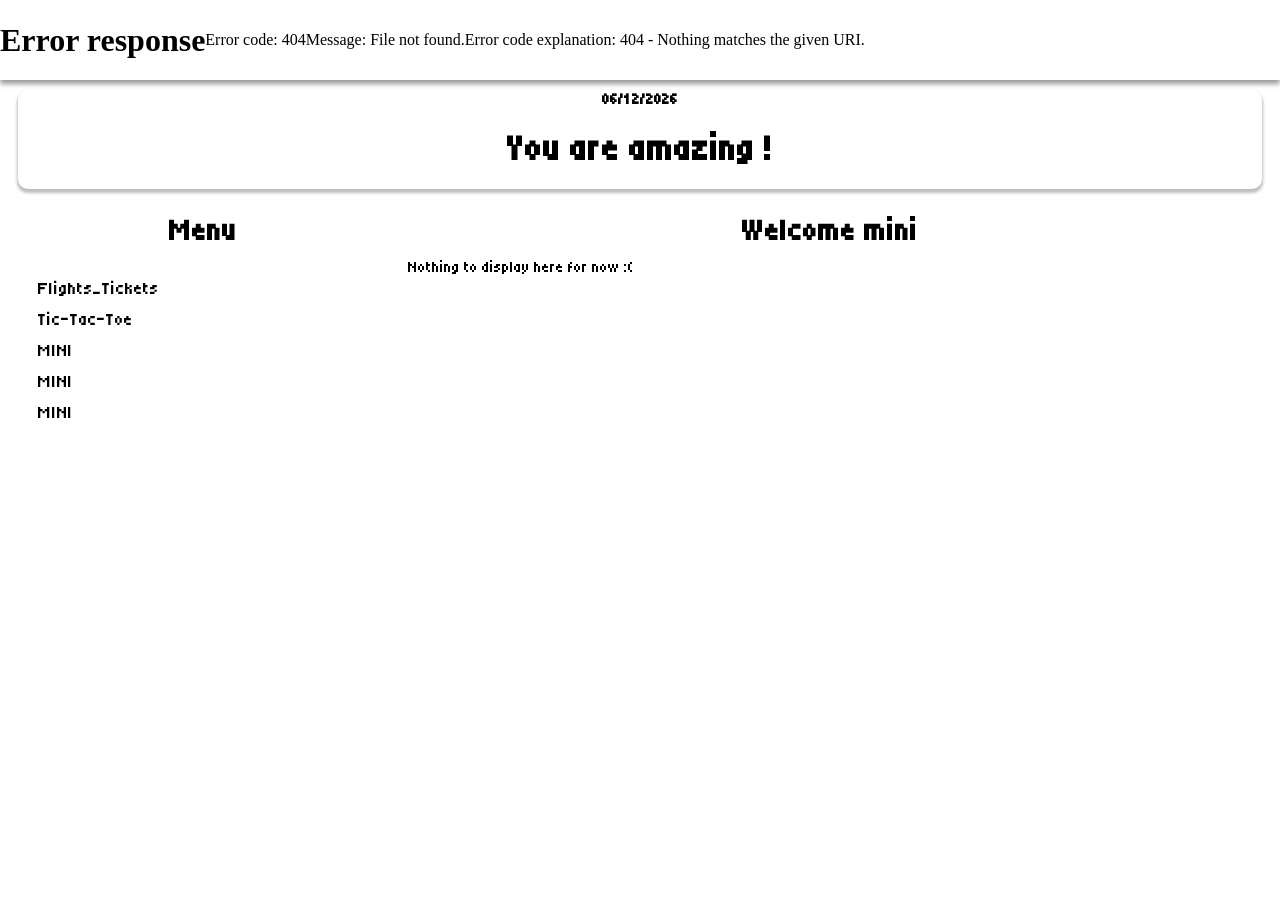
==== index.html @ 90fe1a71 "Add files via upload" ====
<!DOCTYPE html>
<html lang="fr">

<!-- Mirrored from luarchestra.github.io/mini8bit/ by HTTrack Website Copier/3.x [XR&CO'2014], Mon, 24 Mar 2025 17:59:33 GMT -->
<!-- Added by HTTrack --><meta http-equiv="content-type" content="text/html;charset=utf-8" /><!-- /Added by HTTrack -->
<head>
    <meta charset="UTF-8">
    <meta name="viewport" content="width=device-width, initial-scale=1.0">
    <title>Page d'accueil</title>
<!-- Chargement des styles -->
<link rel="stylesheet" href="assets/css/styles-header.css">  <!-- Styles spécifiques au header -->
<link rel="stylesheet" href="assets/css/styles-index.css">    <!-- Styles généraux de la page -->
<link rel="stylesheet" href="assets/fonts/fonts.css">          <!-- Polices de caractères -->
<link rel="stylesheet" href="assets/css/themes.css">           <!-- Styles liés aux thèmes -->

<!-- Chargement des scripts JS -->
<script src="assets/js/header.js" defer></script>             <!-- Script pour gérer le header -->
<script src="assets/js/getToday.js" defer></script>           <!-- Script pour afficher la date -->
<script src="assets/js/hamburger.js"></script>                <!-- Script pour le menu hamburger -->
<script src="assets/js/theme.js"></script>                    <!-- Script pour gérer les thèmes -->

<!-- Polices Google -->
<link href="https://fonts.googleapis.com/css2?family=Jacquard+12&amp;family=Roboto:ital,wght@0,100..900;1,100..900&amp;family=Tiny5&amp;display=swap" rel="stylesheet">
</head>
<body>
    <!-- Bandeau supérieur -->
    <header></header>

    <!-- Contenu principal -->

    <main>
        <div class = "up-container">
            <span id="date"></span> <br>
            <p id="daily-message">You are amazing !</p>
        </div>

        <div class="content-container">
            <!-- Zone de gauche -->
            <div class="left-sidebar">
                <h2>Menu</h2>
                <ul>
                        <li><a href="#">Flights_Tickets</a></li>
                        <li><a href="pages/ticTacToe.html">Tic-Tac-Toe</a></li>
                        <li><a href="#">MINI</a></li>
                        <li><a href="#">MINI</a></li>
                        <li><a href="#">MINI</a></li>
                </ul>
            </div>
            
            <!-- Zone de droite -->
            <div class="right-container">
                <h1>Welcome mini</h1>
                <p>Nothing to display here for now :(</p>
            </div>
        </div>
    </main>

</body>

<!-- Mirrored from luarchestra.github.io/mini8bit/ by HTTrack Website Copier/3.x [XR&CO'2014], Mon, 24 Mar 2025 17:59:35 GMT -->
</html>
---- assets/css/styles-header.css ----
header {
    position: fixed;
    display: flex;
    flex-direction: row;
    justify-content: flex-start;
    align-items: center;
    top: 0;
    left: 0;
    width: 100%;
    height: 80px; /* Taille de la navbar */
    background-color: var(--header-color); /* Couleur de fond de la navbar */
    box-shadow: 0px 4px 5px rgba(0, 0, 0, 0.4); /* Ombre */
    z-index: 1000;
}
.mini-image {
    
    height: 80px;
    width: auto;
}
.mini-container {
    width: 100%;
    height: 100%;
    position: absolute;
    display: flex;
    flex-direction: row;
}
.navbar {
    position: relative; /* Positionner la navbar indépendamment des autres éléments */
    left: 50%; /* Place la navbar au centre horizontalement */
    transform: translateX(-50%); /* Déplace la navbar de 50% de sa largeur pour la centrer */
    display: flex;
    justify-content: center;
    align-items: center;
    padding-right: 10px; /* Un peu d'espace à droite */
}
.hamburger {
    display: none; /* Par défaut, le hamburger est masqué */
}


.navbar a {
    color: var(--text-color-navbar);
    font-family: "Tiny5";
    font-weight: 500;
    text-decoration: none;
    font-size: 18px; /* Taille du texte */
    padding: 10px 15px; /* Espacement autour des liens */
    text-align: center; /* Centrer le texte des liens */
}
.theme-selector {
    position: relative;
}
#theme-btn {
    font-family: Tiny5;
    font-size: 18px;
    color: var(--text-color-2);
    background-color: var(--btn-bg-2);
    border: none;
    padding: 10px;
    width: 100%;
    cursor: pointer;
    border-radius: 5px;
}
#theme-menu {
    position: absolute;
    list-style: none;
    margin: 0;
    padding: 0;
    border-radius: 5px;
    width: 100%;
    z-index: 10;
    background: white;
}
#theme-menu li {
    font-family: Tiny5;
    padding: 10px;
    cursor: pointer;
    text-align: center;
    border: 1px solid black;
    height: 20px;
}

.hidden {
    display: none;
}



@media (max-width: 570px) {
    header {
        z-index: 1000;
        box-shadow: none; /* Ombre */

    }
    .mini-container {
        background-color: var(--header-color);
        position: relative;
        display: flex;
        box-shadow: 0px 4px 3px rgba(0, 0, 0, 0.3); /* Ombre */
        align-items: center;
        justify-content: center;
    }
    .mini-image {
        margin-top: 5px;
        width: 70px;
        height: 10%;
    }
    .navbar {
        display: none;
        position: absolute;
        top: 80px;
        width: 100vw;
        flex-direction: column;
        position: absolute;
        transform: translateX(0%); /* Déplace la navbar de 50% de sa largeur pour la centrer */
        left: 0;
        padding: 10px 0;
        transition: transform 0.3s ease-in-out;
        z-index: -1;
    }
    .navbar a {
        display: flex;
        font-family: "Tiny5";
        font-weight: 500;
        text-decoration: none;
        font-size: 18px; /* Taille du texte */
        padding: 10px; /* Espacement autour des liens */
        margin: 10px;
        text-align: center; /* Centrer le texte des liens */
        color: var(--text-color-2);
        border-bottom: 3px solid #15171a; /* Ajout de la bordure avec la couleur et l'épaisseur */
    }
    .navbar.active {
        display: flex; /* Afficher la navbar quand elle est active */
        background-color: var(--bg-navbar);
        justify-content: center;
        align-items: center;
        z-index: -1;
        animation: slideIn 0.3s ease-in-out forwards;

    }
    .navbar.hidden {
        display: flex;
        animation: slideOut 0.3s ease-in-out forwards;
        background-color: var(--bg-navbar);
    }
    @keyframes slideOut {
        from {
            top: 80px; /* Commence en dehors de l'écran */
        }
        to {
            top: -110px; /* Position finale sous le header */
        }
    }
    
    @keyframes slideIn {
        from {
            top: -110px; /* Commence en dehors de l'écran */
        }
        to {
            top: 80px; /* Position finale sous le header */
        }
    }
    .theme-selector {
        position: relative;
        margin-top: 10px;
    }
    #theme-btn {
        font-family: Tiny5;
        color: var(--text-color-1);
        background-color: var(--btn-bg-1);
        border: none;
        padding: 10px;
        width: 100%;
        cursor: pointer;
        border-radius: 5px;
    }
    #theme-menu {
        position: absolute;
        list-style: none;
        margin: 0;
        padding: 0;
        border-radius: 5px;
        width: 100%;
        z-index: 10;
        background: white;
    }
    #theme-menu li {
        padding: 10px;
        cursor: pointer;
        text-align: center;
        border: 1px solid black;
        height: 20px;
    }

    /* _____Menu_déroulant_Hamamburgermamam_____ */
    .hamburger {
        display: block;
        position: absolute;
        top: 20px;
        right: 20px;
        font-size: 30px;
        color: var(--btn-bg-2);
        cursor: pointer;
    }

}
---- assets/css/styles-index.css ----
/* ______________________________ */


/* styles-header.css */

/* ______________________________ /*

/* Zone de contenu principal */

main {
    display: flex; /* Utilisation de Flexbox */
    flex-direction: column;
    justify-content: space-between; /* Aligner au début */
    gap: 15px;
    align-items: center;
    border-radius: 10px;
    margin: 10px;
    margin-top: 90px;

}

.up-container {
    position: static;
    display: block;
    width: 100%;
    text-align: center;
    justify-content: center;
    background-color: var(--container-bg-1);
    color: var(--text-color-2);
    border-radius: 10px;
    font-weight: bold;
    border: 2px solid var(--text-color-2); /* Ajout de la bordure avec la couleur et l'épaisseur */
    box-shadow: 0px 3px 3px 1px rgba(0, 0, 0, 0.256);

}
#date {
    font-family: "Tiny5";
}
#daily-message {
    font-family: "Tiny5";
    font-size: 36px;
    margin: 20px;
    font-weight: 700;
}
/* Zone de contenu (gauche + droite) */
.content-container {
    position: static;
    display: flex;
    width: 100%; /* Prend toute la largeur disponible */
    margin: 0; /* Supprimer les marges supplémentaires */
    box-shadow: var(--box-shadow);
    border-radius: 10px;

}

/* Zone de gauche */
.left-sidebar {
    display: flex;
    flex-direction: column;
    width: 30%; /* Zone plus étroite */
    background-color: var(--container-bg-2);
    padding-right: 10px;
    border-top-left-radius: 10px;
    border-bottom-left-radius: 10px;
    color: var(--text-color-1);
}
.left-sidebar h2 {
    font-family: "Tiny5";
    font-size: 30px;
    text-align: center;
    margin:10px;
}
.left-sidebar ul {
    list-style: none;
    padding: 20px;
    margin: 0px;    
}
.left-sidebar li {
    margin-bottom: 10px;
    
}
.left-sidebar a {
    font-size: 18px;
    text-decoration: none;
    font-family: "Tiny5";
    color: var(--text-color-1);
    
}
/* Zone de droite */
.right-container {
    width: 70%; /* Zone plus large */
    border-top-right-radius: 10px;
    border-bottom-right-radius: 10px;
    border: 2px solid var(--text-color-2); /* Ajout de la bordure avec la couleur et l'épaisseur */

}
.right-container h1 {
    font-size: 30px;
    text-align: center;
    font-family: "Tiny5";
    color: var(--text-color-2);
    margin: 10px;
}
.right-container p {
    margin: 10px;
    font-family: Tiny5;
    font-size: 16px;
    color: var(--text-color-2);
}

@media (max-width: 570px) {

    .up-container {
        box-sizing: border-box;
        width: 100%;
        padding: 0px;
        padding-top: 10px;
        margin: 0px;
        margin-bottom: 10px;
        margin-top: 20px;
    }
    .content-container {
        display: flex;
        flex-direction: column;
        align-items: center; /* Centrage */
        justify-content: center;
        width: 100%;
        margin: 0; /* Enlève les marges parasites */
        padding: 0;
        box-shadow: var(--box-shadow);

    }

    .left-sidebar {
        width: 100%; /* Pleine largeur */
        max-width: 100vw; /* Ne dépasse pas la largeur de l'écran */
        border-radius: 10px;
        box-sizing: border-box; /* Évite que padding casse la largeur */
        margin: 0px;
        padding: 10px;
        margin-bottom: 10px;
        box-shadow: var(--box-shadow);

    }
    .left-sidebar ul {
        border-top: 1.5px solid var(--text-color-1);
        padding: 10px;
        text-align: center;
    }


    .right-container {
        width: 100%; /* Pleine largeur */
        max-width: 100vw; /* Ne dépasse pas la largeur de l'écran */
        border-radius: 10px;
        box-sizing: border-box;
        border: 2px solid var(--text-color-2); /* Ajout de la bordure avec la couleur et l'épaisseur */
        margin: 0px;
        padding: 10px;
        box-shadow: var(--bax-shadow);

    }

}
---- assets/fonts/fonts.css ----
/*______________________________________________________________________________________________________*/
/* __________Default_Style_Fonts__________ */
.roboto-light {
    font-family: "Roboto", sans-serif;
    font-optical-sizing: auto;
    font-weight: 500; /* Light */
    font-style: normal;
    color: white;
    font-size: 30px;
}

.jacquard-12-regular {
    font-family: "Jacquard 12", serif;
    font-weight: 400;
    font-style: normal;
    font-size: 40px;
  }
  
.tiny5-regular {
    font-family: "Tiny5", serif;
    font-weight: 400;
    font-style: normal;
    font-size: 40px;
    color: white;
}
---- assets/css/themes.css ----
/* 🌞 Thème clair */
html[data-theme="light"] {
    --bg-color: white;

    --header-color: black;
    --bg-navbar: white;

    --text-color-navbar: var(--text-color-1);
    --text-color-1: white;
    --text-color-2: black;
    --btn-bg-1: black;
    --btn-bg-2: white;

    --container-bg-1: white;
    --container-bg-2: black;

    --box-shadow: 0px 3px 3px 1px rgba(0, 0, 0, 0.256);

}

/* 🌙 Thème sombre */
html[data-theme="dark"] {
    --bg-color: black;

    --header-color: white;
    --bg-navbar: black;

    --text-color-navbar: var(--text-color-1);
    --text-color-1: black;
    --text-color-2: white;
    --btn-bg-1: white;
    --btn-bg-2: black;

    --container-bg-1: black;
    --container-bg-2: white;

    --box-shadow: 0px 3px 3px 1px rgba(255, 255, 255, 0.304);


}

html[data-theme="happy"] {
    --bg-color: #FFF5E4;

    --header-color: #FFA725;
    --bg-navbar: #FFF5E4;

    --text-color-navbar: var(--text-color-1);
    --text-color-1: #FFF5E4;
    --text-color-2: rgb(0, 0, 0);
    --btn-bg-1: #C1D8C3;
    --btn-bg-2: #FFF5E4;

    --container-bg-1: #FFF5E4;
    --container-bg-2: #FFA725;

    --box-shadow: 0px 3px 3px 1px rgba(255, 255, 255, 0.304);

}

html[data-theme="mystery"] {
    --bg-color: none;
    --header-color: #FFB200;
    --bg-navbar: #FFF5E4;

    --text-color-navbar: #EB5B00;
    --text-color-1: #FFB200;
    --text-color-2: #FFB200;
    --btn-bg-1: #640D5F;
    --btn-bg-2: #EB5B00;

    --container-bg-1: #640D5F;
    --container-bg-2: #640D5F;

    --box-shadow: 0px 3px 3px 1px rgba(255, 255, 255, 0.304);

    animation: backgroundFade 10s ease-in-out infinite;
}


/* Appliquer les couleurs aux éléments */
header{
    background-color: var(--header-color);
}
.navbar a {
    color: var(--text-color-1);
}

body {
    color: var(--text-color);
    background-color: var(--bg-color);
    background-size: 200% 200%;
}
@keyframes backgroundFade {
    0% {
        background-color: #ffffff; /* Couleur de départ */
    }
    25% {
        background-color: #ffb3002e; /* Couleur intermédiaire 1 */
    }
    50% {
        background-color: #eb5a0025; /* Couleur intermédiaire 2 */
    }
    75% {
        background-color: #640d6019; /* Couleur intermédiaire 3 */
    }
    100% {
        background-color: #ffffff; /* Retour à la couleur de départ */
    }
}

button {
    background-color: var(--btn-bg);
    color: var(--btn-text);
    border: none;
    padding: 10px 20px;
    cursor: pointer;
    transition: background-color 0.3s, color 0.3s;
}

button:hover {
    opacity: 0.8;
}

.card {
    background-color: var(--card-bg);
    padding: 20px;
    border-radius: 10px;
    box-shadow: 0px 4px 6px rgba(0, 0, 0, 0.1);
    transition: background-color 0.3s;
}
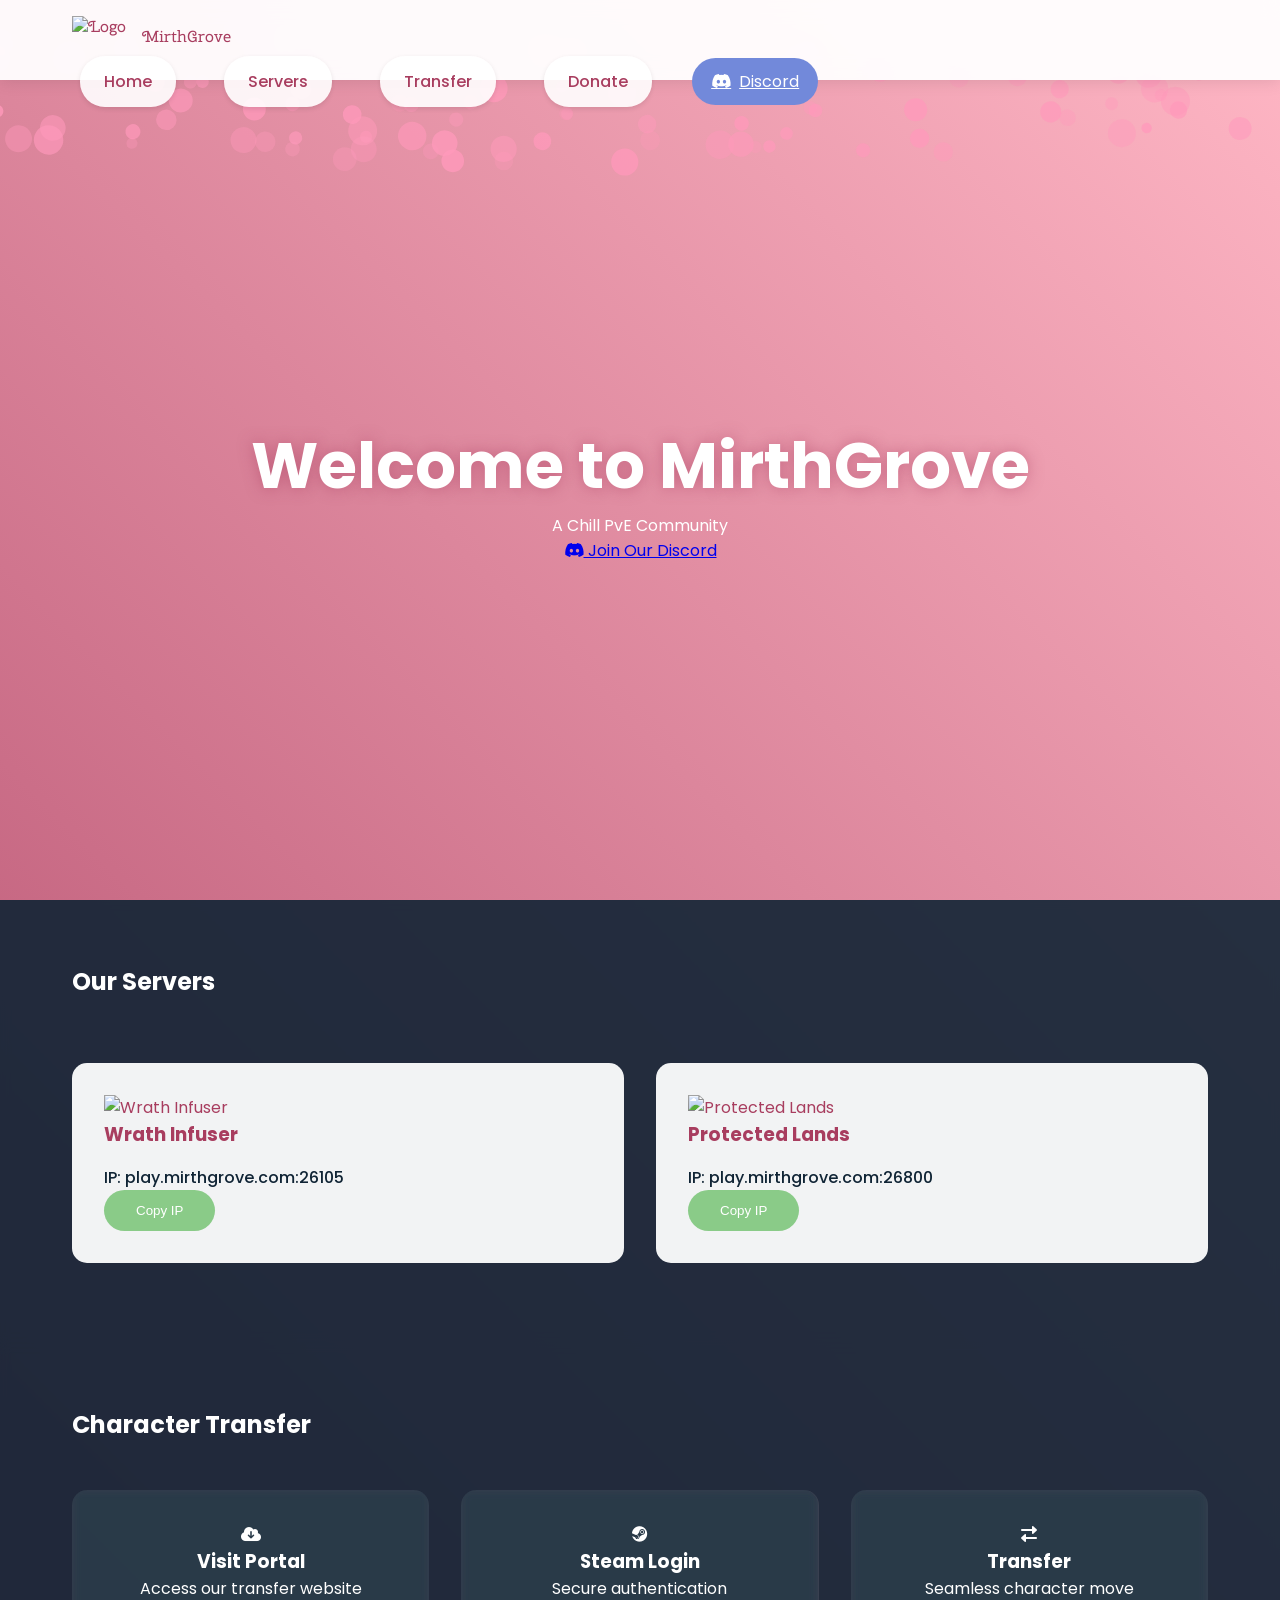
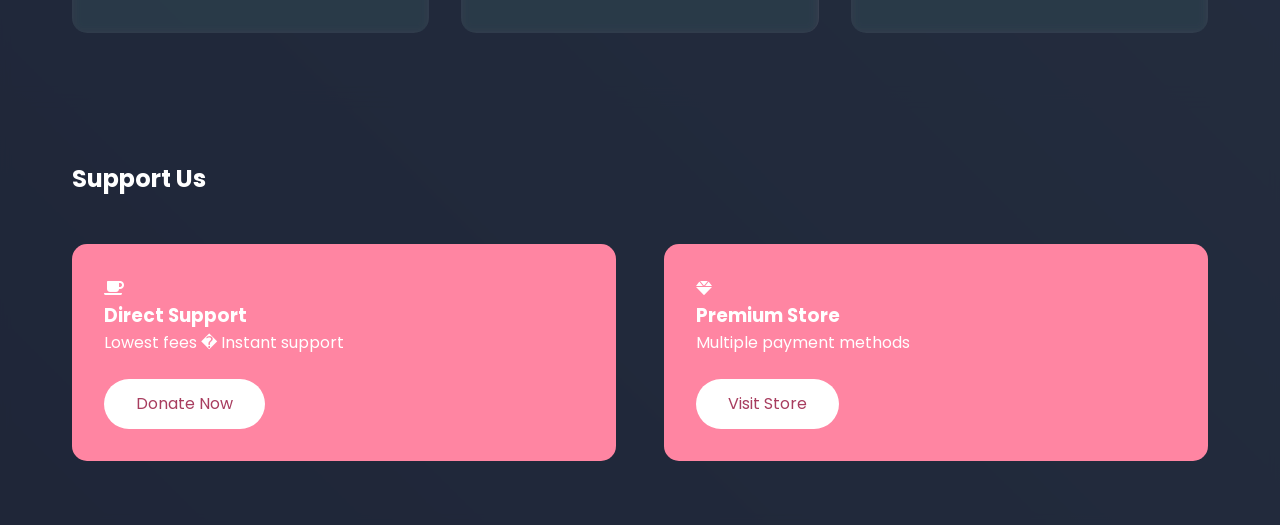
==== commit 5121bdbb: "Add files via upload" ====
--- a/index.html
+++ b/index.html
@@ -1,61 +1,132 @@
-<!DOCTYPE html>
-<html lang="fr">
-
-<!-- Mirrored from luarchestra.github.io/mini8bit/ by HTTrack Website Copier/3.x [XR&CO'2014], Mon, 24 Mar 2025 17:59:33 GMT -->
-<!-- Added by HTTrack --><meta http-equiv="content-type" content="text/html;charset=utf-8" /><!-- /Added by HTTrack -->
-<head>
-    <meta charset="UTF-8">
-    <meta name="viewport" content="width=device-width, initial-scale=1.0">
-    <title>Page d'accueil</title>
-<!-- Chargement des styles -->
-<link rel="stylesheet" href="assets/css/styles-header.css">  <!-- Styles spécifiques au header -->
-<link rel="stylesheet" href="assets/css/styles-index.css">    <!-- Styles généraux de la page -->
-<link rel="stylesheet" href="assets/fonts/fonts.css">          <!-- Polices de caractères -->
-<link rel="stylesheet" href="assets/css/themes.css">           <!-- Styles liés aux thèmes -->
-
-<!-- Chargement des scripts JS -->
-<script src="assets/js/header.js" defer></script>             <!-- Script pour gérer le header -->
-<script src="assets/js/getToday.js" defer></script>           <!-- Script pour afficher la date -->
-<script src="assets/js/hamburger.js"></script>                <!-- Script pour le menu hamburger -->
-<script src="assets/js/theme.js"></script>                    <!-- Script pour gérer les thèmes -->
-
-<!-- Polices Google -->
-<link href="https://fonts.googleapis.com/css2?family=Jacquard+12&amp;family=Roboto:ital,wght@0,100..900;1,100..900&amp;family=Tiny5&amp;display=swap" rel="stylesheet">
-</head>
-<body>
-    <!-- Bandeau supérieur -->
-    <header></header>
-
-    <!-- Contenu principal -->
-
-    <main>
-        <div class = "up-container">
-            <span id="date"></span> <br>
-            <p id="daily-message">You are amazing !</p>
-        </div>
-
-        <div class="content-container">
-            <!-- Zone de gauche -->
-            <div class="left-sidebar">
-                <h2>Menu</h2>
-                <ul>
-                        <li><a href="#">Flights_Tickets</a></li>
-                        <li><a href="pages/ticTacToe.html">Tic-Tac-Toe</a></li>
-                        <li><a href="#">MINI</a></li>
-                        <li><a href="#">MINI</a></li>
-                        <li><a href="#">MINI</a></li>
-                </ul>
-            </div>
-            
-            <!-- Zone de droite -->
-            <div class="right-container">
-                <h1>Welcome mini</h1>
-                <p>Nothing to display here for now :(</p>
-            </div>
-        </div>
-    </main>
-
-</body>
-
-<!-- Mirrored from luarchestra.github.io/mini8bit/ by HTTrack Website Copier/3.x [XR&CO'2014], Mon, 24 Mar 2025 17:59:35 GMT -->
-</html>
+<!DOCTYPE html>
+<html lang="en">
+<head>
+    <meta charset="UTF-8">
+    <meta name="viewport" content="width=device-width, initial-scale=1.0">
+    <title>MirthGrove - 7 Days to Die Community</title>
+    <link rel="stylesheet" href="css/animate.min.css">
+    <link rel="stylesheet" href="css/style.css">
+    <link href="https://unpkg.com/aos@2.3.1/dist/aos.css" rel="stylesheet">
+    <link href="https://fonts.googleapis.com/css2?family=Cherry+Swash&family=Poppins:wght@300;500;700&display=swap" rel="stylesheet">
+    <link rel="stylesheet" href="https://cdnjs.cloudflare.com/ajax/libs/font-awesome/6.0.0/css/all.min.css">
+</head>
+<body>
+    <canvas id="blossomCanvas"></canvas>
+    <div class="gradient-bg"></div>
+    
+    <nav class="navbar" data-aos="fade-down">
+        <div class="container">
+            <div class="logo">
+                <img src="images/cherry-blossom.png" alt="Logo">
+                <span>MirthGrove</span>
+            </div>
+            <div class="nav-links">
+                <a href="#home" class="nav-link">Home</a>
+                <a href="#servers" class="nav-link">Servers</a>
+                <a href="#transfer" class="nav-link">Transfer</a>
+                <a href="#donate" class="nav-link">Donate</a>
+                <a href="https://discord.gg/your-invite" class="discord-link" target="_blank">
+                    <i class="fab fa-discord"></i> Discord
+                </a>
+            </div>
+        </div>
+    </nav>
+
+    <section id="home" class="hero">
+        <div class="hero-content">
+            <h1 data-aos="zoom-in-up" data-aos-delay="100">Welcome to MirthGrove</h1>
+            <p data-aos="fade-up" data-aos-delay="300">A Chill PvE Community</p>
+            <div class="cta-buttons" data-aos="fade-up" data-aos-delay="500">
+                <a href="https://discord.gg/your-invite" class="discord-btn" target="_blank">
+                    <i class="fab fa-discord"></i> Join Our Discord
+                </a>
+            </div>
+        </div>
+        <div class="scroll-indicator"></div>
+    </section>
+
+    <section id="servers" class="server-section">
+        <div class="container">
+            <h2 data-aos="fade-up">Our Servers</h2>
+            <div class="server-grid">
+                <div class="server-card" data-aos="flip-left">
+                    <img src="images/map1.jpg" alt="Wrath Infuser" class="parallax-img">
+                    <h3>Wrath Infuser</h3>
+                    <p>IP: play.mirthgrove.com:26105</p>
+                    <button onclick="copyIP('play.mirthgrove.com:26105')">Copy IP</button>
+                </div>
+                <div class="server-card" data-aos="flip-right">
+                    <img src="images/map2.jpg" alt="Protected Lands" class="parallax-img">
+                    <h3>Protected Lands</h3>
+                    <p>IP: play.mirthgrove.com:26800</p>
+                    <button onclick="copyIP('play.mirthgrove.com:26800')">Copy IP</button>
+                </div>
+            </div>
+        </div>
+    </section>
+
+    <section id="transfer" class="guide-section">
+        <div class="container">
+            <h2 data-aos="fade-up">Character Transfer</h2>
+            <div class="transfer-steps">
+                <div class="step" data-aos="zoom-in">
+                    <div class="step-icon"><i class="fas fa-cloud-download-alt"></i></div>
+                    <h3>Visit Portal</h3>
+                    <p>Access our transfer website</p>
+                </div>
+                <div class="step" data-aos="zoom-in" data-aos-delay="200">
+                    <div class="step-icon"><i class="fab fa-steam"></i></div>
+                    <h3>Steam Login</h3>
+                    <p>Secure authentication</p>
+                </div>
+                <div class="step" data-aos="zoom-in" data-aos-delay="400">
+                    <div class="step-icon"><i class="fas fa-exchange-alt"></i></div>
+                    <h3>Transfer</h3>
+                    <p>Seamless character move</p>
+                </div>
+            </div>
+        </div>
+    </section>
+
+    <section id="donate" class="donate-section">
+        <div class="container">
+            <h2 data-aos="fade-up">Support Us</h2>
+            <div class="donate-options">
+                <div class="donate-card" data-aos="fade-right">
+                    <div class="card-content">
+                        <i class="fas fa-coffee"></i>
+                        <h3>Direct Support</h3>
+                        <p>Lowest fees � Instant support</p>
+                        <a href="https://buymeacoffee.com" class="donate-btn">Donate Now</a>
+                    </div>
+                </div>
+                <div class="donate-card" data-aos="fade-left">
+                    <div class="card-content">
+                        <i class="fas fa-gem"></i>
+                        <h3>Premium Store</h3>
+                        <p>Multiple payment methods</p>
+                        <a href="https://tebex.io" class="donate-btn">Visit Store</a>
+                    </div>
+                </div>
+            </div>
+        </div>
+    </section>
+
+    <script src="js/aos.js"></script>
+    <script src="js/gsap.min.js"></script>
+    <script src="js/ScrollTrigger.min.js"></script>
+    <script src="js/main.js"></script>
+    <script>
+        AOS.init({
+            duration: 1000,
+            once: true,
+            easing: 'ease-in-out'
+        });
+
+        function copyIP(ip) {
+            navigator.clipboard.writeText(ip);
+            alert('IP copied: ' + ip);
+        }
+    </script>
+</body>
+</html>
--- a/css/style.css
+++ b/css/style.css
@@ -0,0 +1,346 @@
+:root {
+    --cherry-pink: #ffb7c5;
+    --blossom-pink: #ff85a2;
+    --sakura-dark: #a83d5f;
+    --leaf-green: #8acb88;
+    --deep-blue: #102435;
+    --nav-height: 80px;
+}
+
+* {
+    margin: 0;
+    padding: 0;
+    box-sizing: border-box;
+}
+
+html {
+    scroll-behavior: smooth;
+}
+
+body {
+    font-family: 'Poppins', sans-serif;
+    background: linear-gradient(45deg, var(--sakura-dark), var(--cherry-pink));
+    color: white;
+    overflow-x: hidden;
+    overflow-y: auto;
+    padding-top: var(--nav-height);
+}
+
+/* Cherry Blossom Canvas */
+#blossomCanvas {
+    position: fixed;
+    top: 0;
+    left: 0;
+    width: 100vw;
+    height: 100vh;
+    z-index: 1;
+    pointer-events: none;
+}
+
+/* Navigation */
+.navbar {
+    position: fixed;
+    top: 0;
+    width: 100%;
+    height: var(--nav-height);
+    padding: 1rem 0;
+    background: rgba(255, 255, 255, 0.95);
+    backdrop-filter: blur(10px);
+    z-index: 1;
+    box-shadow: 0 2px 15px rgba(0,0,0,0.1);
+}
+
+.container {
+    max-width: 1200px;
+    margin: 0 auto;
+    padding: 0 2rem;
+}
+
+.logo {
+    display: flex;
+    align-items: center;
+    gap: 1rem;
+    font-family: 'Cherry Swash', cursive;
+    color: var(--sakura-dark);
+}
+
+.logo img {
+    height: 40px;
+    animation: blossomSpin 8s linear infinite;
+}
+
+@keyframes blossomSpin {
+    from { transform: rotate(0deg); }
+    to { transform: rotate(360deg); }
+}
+
+.nav-links {
+    display: flex;
+    gap: 2rem;
+    align-items: center;
+}
+
+.nav-link {
+    color: var(--sakura-dark);
+    text-decoration: none;
+    font-weight: 500;
+    position: relative;
+    padding: 0.5rem 0;
+}
+
+.nav-link::after {
+    content: '';
+    position: absolute;
+    bottom: 0;
+    left: 0;
+    width: 0;
+    height: 2px;
+    background: var(--blossom-pink);
+    transition: width 0.3s ease;
+}
+
+.nav-link:hover::after {
+    width: 100%;
+}
+
+.discord-link {
+    background: #7289da;
+    color: white !important;
+    padding: 0.7rem 1.2rem;
+    border-radius: 25px;
+    display: flex;
+    align-items: center;
+    gap: 0.5rem;
+    transition: transform 0.3s ease;
+}
+
+.discord-link:hover {
+    transform: translateY(-2px);
+}
+
+/* Hero Section */
+.hero {
+    min-height: calc(100vh - var(--nav-height));
+    display: flex;
+    align-items: center;
+    justify-content: center;
+    text-align: center;
+    position: relative;
+    z-index: 2;
+    padding: 0 2rem;
+}
+
+.hero h1 {
+    font-size: 4rem;
+    margin: 0;
+    text-shadow: 0 0 15px rgba(168, 61, 95, 0.5);
+    animation: textGlow 2s ease-in-out infinite alternate;
+}
+
+@keyframes textGlow {
+    from { text-shadow: 0 0 10px var(--cherry-pink); }
+    to { text-shadow: 0 0 30px var(--blossom-pink); }
+}
+
+/* Content Sections */
+.server-section,
+.guide-section,
+.donate-section {
+    position: relative;
+    z-index: 2;
+    padding: 4rem 0;
+    background: rgba(16, 36, 53, 0.9);
+    backdrop-filter: blur(5px);
+}
+
+.server-grid {
+    display: grid;
+    grid-template-columns: repeat(auto-fit, minmax(300px, 1fr));
+    gap: 2rem;
+    margin-top: 3rem;
+}
+
+.server-card {
+    background: rgba(255,255,255,0.1);
+    padding: 2rem;
+    border-radius: 15px;
+    backdrop-filter: blur(5px);
+    transition: transform 0.3s ease;
+}
+
+.server-card:hover {
+    transform: translateY(-10px);
+}
+
+.transfer-steps {
+    display: grid;
+    grid-template-columns: repeat(auto-fit, minmax(250px, 1fr));
+    gap: 2rem;
+    margin-top: 3rem;
+}
+
+.step {
+    background: rgba(255,255,255,0.1);
+    padding: 2rem;
+    border-radius: 15px;
+    text-align: center;
+    backdrop-filter: blur(5px);
+    transition: transform 0.3s ease;
+}
+
+.step:hover {
+    transform: translateY(-5px);
+}
+
+.donate-options {
+    display: grid;
+    grid-template-columns: repeat(auto-fit, minmax(300px, 1fr));
+    gap: 3rem;
+    margin-top: 3rem;
+}
+
+.donate-card {
+    background: var(--blossom-pink);
+    border-radius: 15px;
+    padding: 2rem;
+    transition: transform 0.3s ease;
+}
+
+.donate-btn {
+    background: white;
+    color: var(--sakura-dark);
+    padding: 0.8rem 2rem;
+    border-radius: 25px;
+    text-decoration: none;
+    display: inline-block;
+    margin-top: 1.5rem;
+    transition: all 0.3s ease;
+}
+
+.donate-btn:hover {
+    transform: scale(1.05);
+}
+
+@media (max-width: 768px) {
+    .nav-links {
+        display: none;
+    }
+    
+    .hero h1 {
+        font-size: 2.5rem;
+    }
+    
+    .server-card {
+        padding: 1.5rem;
+    }
+}
+/* Add these new styles and update existing ones */
+
+/* Navigation Buttons */
+.nav-link {
+    background: rgba(255, 255, 255, 0.9);
+    color: var(--sakura-dark) !important;
+    padding: 0.8rem 1.5rem;
+    border-radius: 25px;
+    transition: all 0.3s ease;
+    box-shadow: 0 2px 5px rgba(0,0,0,0.1);
+    margin: 0 0.5rem;
+}
+
+.nav-link:hover {
+    background: var(--blossom-pink);
+    color: white !important;
+    transform: translateY(-2px);
+    box-shadow: 0 4px 10px rgba(0,0,0,0.2);
+}
+
+/* Server Card Fixes */
+.server-card {
+    background: rgba(255, 255, 255, 0.95) !important;
+    color: var(--sakura-dark);
+    margin: 1rem 0;
+    transition: all 0.3s ease;
+    position: relative;
+    overflow: hidden;
+}
+
+.server-card::after {
+    content: '';
+    position: absolute;
+    top: 0;
+    left: 0;
+    width: 100%;
+    height: 100%;
+    border: 2px solid var(--blossom-pink);
+    border-radius: 15px;
+    opacity: 0;
+    transition: opacity 0.3s ease;
+}
+
+.server-card:hover::after {
+    opacity: 1;
+}
+
+.server-card h3 {
+    color: var(--sakura-dark);
+    margin-bottom: 1rem;
+}
+
+.server-card p {
+    color: var(--deep-blue);
+    font-weight: 500;
+}
+
+.server-card button {
+    background: var(--leaf-green);
+    color: white;
+    border: none;
+    padding: 0.8rem 2rem;
+    border-radius: 25px;
+    cursor: pointer;
+    transition: transform 0.3s ease;
+}
+
+.server-card button:hover {
+    transform: scale(1.05);
+}
+
+/* Mobile Menu Fix */
+@media (max-width: 768px) {
+    .nav-links {
+        position: fixed;
+        top: var(--nav-height);
+        right: 0;
+        background: rgba(255, 255, 255, 0.95);
+        flex-direction: column;
+        padding: 1rem;
+        transform: translateX(100%);
+        transition: transform 0.3s ease;
+    }
+    
+    .nav-links.active {
+        transform: translateX(0);
+    }
+    
+    .nav-link {
+        margin: 0.5rem 0;
+        width: 100%;
+        text-align: center;
+    }
+}
+
+/* Add this animation for card opening */
+@keyframes cardOpen {
+    from {
+        opacity: 0;
+        transform: translateY(20px);
+    }
+    to {
+        opacity: 1;
+        transform: translateY(0);
+    }
+}
+
+.server-card {
+    animation: cardOpen 0.5s ease forwards;
+}
